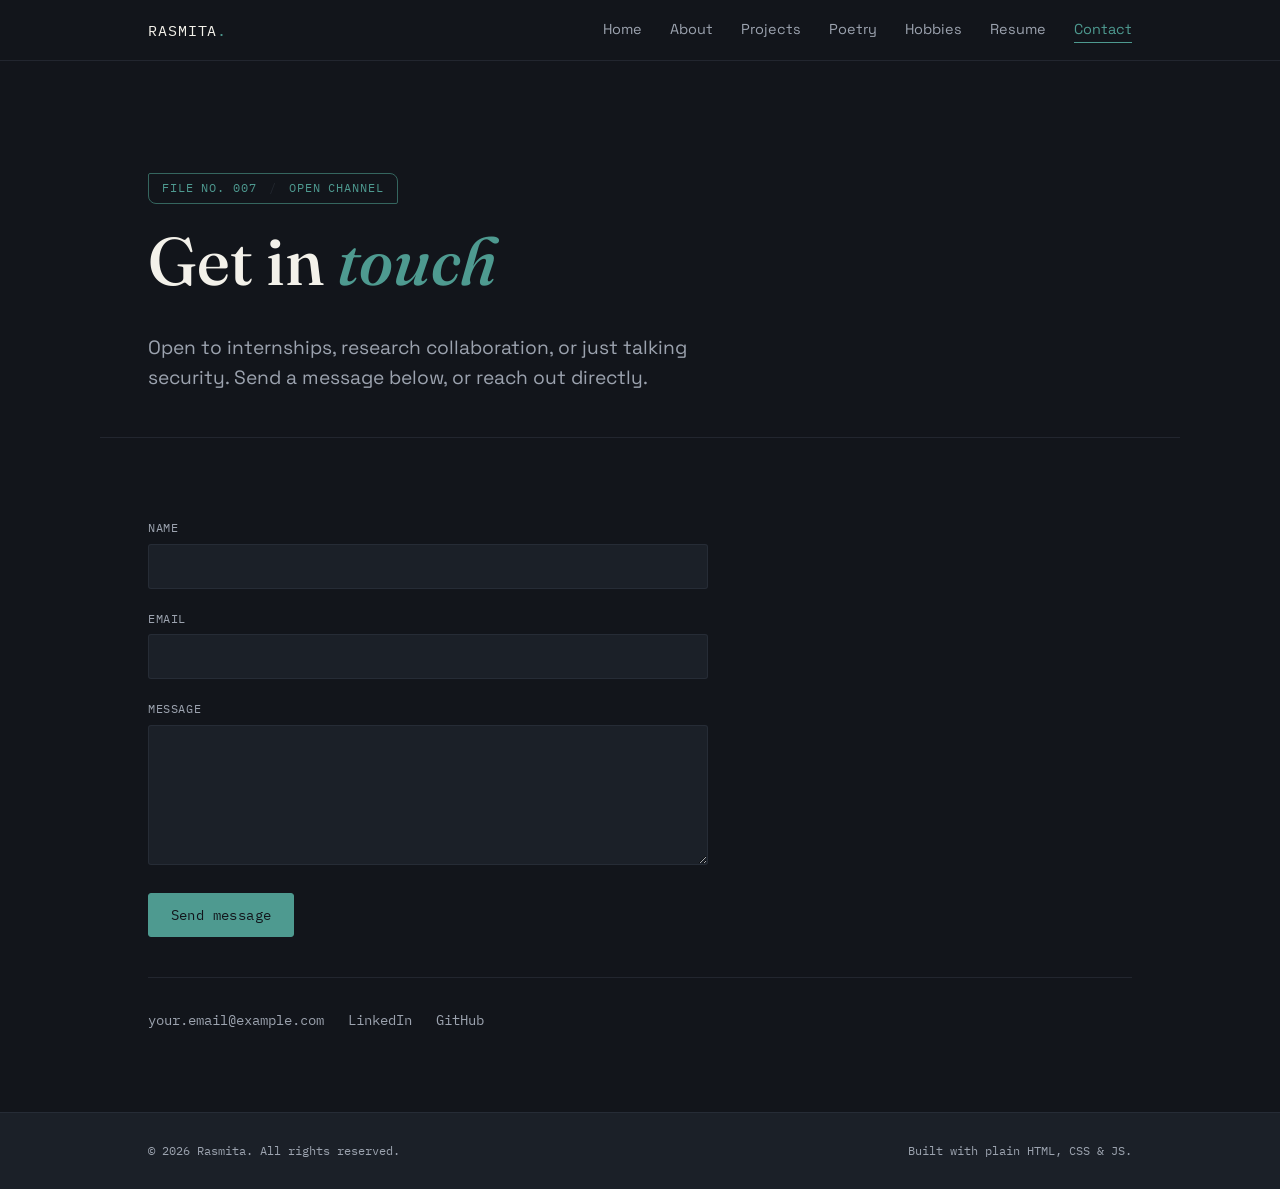
==== contact.html @ 327a0df4 "Initial Commit" ====
<!DOCTYPE html>
<html lang="en">
<head>
  <meta charset="UTF-8">
  <meta name="viewport" content="width=device-width, initial-scale=1.0">
  <title>Contact — Rasmita</title>
  <meta name="description" content="Get in touch with Rasmita.">
  <link rel="icon" type="image/x-icon" href="favicon/favicon.ico">
  <link rel="stylesheet" href="css/style.css">
</head>
<body>

  <header class="site-header">
    <div class="wrap">
      <a href="index.html" class="logo-mark">RASMITA<span>.</span></a>
      <button class="nav-toggle" aria-expanded="false" aria-controls="nav-links">Menu</button>
      <ul class="nav-links" id="nav-links">
        <li><a href="index.html">Home</a></li>
        <li><a href="about.html">About</a></li>
        <li><a href="projects.html">Projects</a></li>
        <li><a href="poetry.html">Poetry</a></li>
        <li><a href="hobbies.html">Hobbies</a></li>
        <li><a href="resume.html">Resume</a></li>
        <li><a href="contact.html" aria-current="page">Contact</a></li>
      </ul>
    </div>
  </header>

  <main>
    <section class="hero wrap" style="padding-bottom: 1.5rem;">
      <div class="case-tab">FILE NO. 007 <span class="divider">/</span> OPEN CHANNEL</div>
      <h1>Get in <em>touch</em></h1>
      <p class="lede">
        Open to internships, research collaboration, or just talking security. Send a message below,
        or reach out directly.
      </p>
    </section>

    <section class="section wrap">
      <!--
        This form uses Formspree (formspree.io) — a free service that emails form
        submissions to you without needing a backend server, which works with
        GitHub Pages since it only serves static files.

        To activate it:
        1. Create a free account at https://formspree.io
        2. Create a new form and copy your form endpoint (looks like
           https://formspree.io/f/xxxxabcd)
        3. Replace the action="" URL below with your endpoint
      -->
      <form class="form-grid reveal" action="https://formspree.io/f/your-form-id" method="POST">
        <div class="field">
          <label for="name">Name</label>
          <input type="text" id="name" name="name" required>
        </div>
        <div class="field">
          <label for="email">Email</label>
          <input type="email" id="email" name="email" required>
        </div>
        <div class="field">
          <label for="message">Message</label>
          <textarea id="message" name="message" required></textarea>
        </div>
        <div class="field">
          <button type="submit" class="btn btn-primary">Send message</button>
        </div>
      </form>

      <div class="contact-info reveal">
        <a href="mailto:your.email@example.com">your.email@example.com</a>
        <a href="https://linkedin.com/in/your-profile" target="_blank" rel="noopener">LinkedIn</a>
        <a href="https://github.com/your-username" target="_blank" rel="noopener">GitHub</a>
      </div>
    </section>
  </main>

  <footer class="site-footer">
    <div class="wrap">
      <span>&copy; <span id="year"></span> Rasmita. All rights reserved.</span>
      <span>Built with plain HTML, CSS & JS.</span>
    </div>
  </footer>

  <script src="js/script.js"></script>
</body>
</html>
---- css/style.css ----
/* ======================================================================
   RASMITA — PORTFOLIO STYLESHEET
   Theme: "Case File" — a nod to forensics/investigation work, paired with
   a warm editorial serif for the creative side (poetry/hobbies).
   Edit the tokens in :root to re-theme the whole site from one place.
   ====================================================================== */

@import url('https://fonts.googleapis.com/css2?family=Fraunces:ital,opsz,wght@0,9..144,400;0,9..144,500;0,9..144,600;1,9..144,500&family=Space+Grotesk:wght@400;500;700&family=IBM+Plex+Mono:wght@400;500&display=swap');

:root {
  /* ---- Color tokens ---- */
  --ink: #12151B;          /* primary background */
  --ink-soft: #1B2028;      /* card / raised surface on dark */
  --paper: #F6F2E9;         /* warm background for creative pages */
  --paper-dim: #ECE5D5;     /* paper surface / card */
  --line: #33394480;        /* hairline on dark */
  --line-paper: #D9CFB8;    /* hairline on paper */
  --teal: #4E9A90;          /* primary accent */
  --teal-dim: #35665F;
  --amber: #C99A3B;         /* secondary / stamp accent */
  --text-hi: #F3F1EA;       /* high-contrast text on dark */
  --text-lo: #9CA3AF;       /* muted text on dark */
  --text-ink: #23262B;      /* body text on paper */
  --text-ink-muted: #5B5647;

  /* ---- Type tokens ---- */
  --font-display: 'Fraunces', Georgia, serif;
  --font-body: 'Space Grotesk', 'Segoe UI', sans-serif;
  --font-mono: 'IBM Plex Mono', 'Courier New', monospace;

  /* ---- Layout tokens ---- */
  --max-width: 1080px;
  --gutter: clamp(1.25rem, 4vw, 3rem);
  --radius: 3px;
}

/* ======================================================================
   RESET
   ====================================================================== */
*, *::before, *::after { box-sizing: border-box; }
html { scroll-behavior: smooth; }
body {
  margin: 0;
  background: var(--ink);
  color: var(--text-hi);
  font-family: var(--font-body);
  font-size: 16px;
  line-height: 1.6;
  -webkit-font-smoothing: antialiased;
}
img { max-width: 100%; display: block; }
a { color: inherit; text-decoration: none; }
ul { list-style: none; margin: 0; padding: 0; }
h1, h2, h3 { font-family: var(--font-display); font-weight: 500; line-height: 1.15; margin: 0 0 0.5em; }
p { margin: 0 0 1em; }

/* Respect reduced-motion preference */
@media (prefers-reduced-motion: reduce) {
  html { scroll-behavior: auto; }
  * { animation-duration: 0.01ms !important; transition-duration: 0.01ms !important; }
}

/* Visible keyboard focus everywhere */
a:focus-visible, button:focus-visible, input:focus-visible, textarea:focus-visible {
  outline: 2px solid var(--teal);
  outline-offset: 3px;
}

/* ======================================================================
   LAYOUT SHELL
   ====================================================================== */
.wrap {
  max-width: var(--max-width);
  margin-inline: auto;
  padding-inline: var(--gutter);
}

/* Page variant: pages that read as "paper" (poetry, hobbies) */
body.paper-page {
  background: var(--paper);
  color: var(--text-ink);
}
body.paper-page .site-header { background: var(--paper); border-bottom-color: var(--line-paper); }
body.paper-page .logo-mark { color: var(--text-ink); }
body.paper-page .nav-links a { color: var(--text-ink-muted); }
body.paper-page .nav-links a:hover,
body.paper-page .nav-links a[aria-current="page"] { color: var(--teal-dim); }
body.paper-page .site-footer { background: var(--paper-dim); color: var(--text-ink-muted); border-top-color: var(--line-paper); }

/* ======================================================================
   HEADER / NAV
   ====================================================================== */
.site-header {
  position: sticky;
  top: 0;
  z-index: 50;
  background: var(--ink);
  border-bottom: 1px solid var(--line);
}
.site-header .wrap {
  display: flex;
  align-items: center;
  justify-content: space-between;
  padding-block: 1.1rem;
}
.logo-mark {
  font-family: var(--font-mono);
  font-size: 0.95rem;
  letter-spacing: 0.06em;
  color: var(--text-hi);
}
.logo-mark span { color: var(--teal); }

.nav-links {
  display: flex;
  gap: 1.75rem;
  font-size: 0.9rem;
}
.nav-links a {
  color: var(--text-lo);
  padding-block: 0.25rem;
  border-bottom: 1px solid transparent;
  transition: color 0.15s ease, border-color 0.15s ease;
}
.nav-links a:hover { color: var(--text-hi); }
.nav-links a[aria-current="page"] {
  color: var(--teal);
  border-bottom-color: var(--teal);
}

.nav-toggle {
  display: none;
  background: none;
  border: 1px solid var(--line);
  border-radius: var(--radius);
  color: var(--text-hi);
  font-family: var(--font-mono);
  font-size: 0.85rem;
  padding: 0.4rem 0.7rem;
  cursor: pointer;
}

@media (max-width: 720px) {
  .nav-toggle { display: inline-block; }
  .nav-links {
    position: absolute;
    top: 100%;
    left: 0;
    right: 0;
    flex-direction: column;
    gap: 0;
    background: var(--ink);
    border-bottom: 1px solid var(--line);
    max-height: 0;
    overflow: hidden;
    transition: max-height 0.25s ease;
  }
  body.paper-page .nav-links { background: var(--paper); }
  .nav-links.is-open { max-height: 400px; }
  .nav-links a {
    padding: 0.9rem var(--gutter);
    border-bottom: 1px solid var(--line);
    display: block;
  }
}

/* ======================================================================
   SIGNATURE ELEMENT: "CASE TAB" — labels each section like an evidence
   folder tab. Used consistently across pages to tie the forensics theme
   into real structure (file no., status, dates) rather than decoration.
   ====================================================================== */
.case-tab {
  display: inline-flex;
  align-items: center;
  gap: 0.75rem;
  font-family: var(--font-mono);
  font-size: 0.72rem;
  letter-spacing: 0.08em;
  text-transform: uppercase;
  color: var(--teal);
  border: 1px solid var(--teal-dim);
  border-radius: 2px 8px 2px 8px;
  padding: 0.35rem 0.8rem;
  margin-bottom: 1.1rem;
}
body.paper-page .case-tab { color: var(--teal-dim); border-color: var(--teal-dim); }
.case-tab .divider { color: var(--line); }

/* ======================================================================
   HERO
   ====================================================================== */
.hero {
  padding-block: clamp(3.5rem, 10vw, 7rem) clamp(2.5rem, 6vw, 4rem);
  border-bottom: 1px solid var(--line);
}
.hero h1 {
  font-size: clamp(2.4rem, 6vw, 4.2rem);
  color: var(--text-hi);
  max-width: 14ch;
}
.hero h1 em {
  font-style: italic;
  color: var(--teal);
}
.hero .lede {
  font-size: clamp(1rem, 2vw, 1.2rem);
  color: var(--text-lo);
  max-width: 52ch;
  margin-top: 1rem;
}
.hero-actions {
  display: flex;
  flex-wrap: wrap;
  gap: 1rem;
  margin-top: 2rem;
}

/* ======================================================================
   BUTTONS
   ====================================================================== */
.btn {
  display: inline-flex;
  align-items: center;
  gap: 0.5rem;
  font-family: var(--font-mono);
  font-size: 0.85rem;
  letter-spacing: 0.03em;
  padding: 0.75rem 1.35rem;
  border-radius: var(--radius);
  border: 1px solid var(--teal);
  transition: background 0.15s ease, color 0.15s ease, transform 0.1s ease;
}
.btn-primary {
  background: var(--teal);
  color: var(--ink);
}
.btn-primary:hover { background: var(--teal-dim); border-color: var(--teal-dim); transform: translateY(-1px); }
.btn-ghost {
  background: transparent;
  color: var(--text-hi);
}
.btn-ghost:hover { border-color: var(--text-hi); transform: translateY(-1px); }
body.paper-page .btn-ghost { color: var(--text-ink); }

/* ======================================================================
   SECTIONS / GENERIC CONTENT BLOCKS
   ====================================================================== */
main { display: block; }

.section {
  padding-block: clamp(3rem, 7vw, 5rem);
  border-bottom: 1px solid var(--line);
}
body.paper-page .section { border-bottom-color: var(--line-paper); }
.section:last-of-type { border-bottom: none; }

.section-head { max-width: 60ch; margin-bottom: 2.5rem; }
.section-head h2 { font-size: clamp(1.6rem, 3.5vw, 2.2rem); }
.section-head p { color: var(--text-lo); }
body.paper-page .section-head p { color: var(--text-ink-muted); }

/* ======================================================================
   CARD GRID (projects, skills, hobbies)
   ====================================================================== */
.grid {
  display: grid;
  gap: 1.5rem;
  grid-template-columns: repeat(auto-fit, minmax(260px, 1fr));
}

.card {
  background: var(--ink-soft);
  border: 1px solid var(--line);
  border-radius: var(--radius);
  padding: 1.75rem;
  transition: border-color 0.15s ease, transform 0.15s ease;
}
.card:hover { border-color: var(--teal-dim); transform: translateY(-2px); }
body.paper-page .card { background: var(--paper-dim); border-color: var(--line-paper); }

.card .meta {
  font-family: var(--font-mono);
  font-size: 0.7rem;
  letter-spacing: 0.06em;
  text-transform: uppercase;
  color: var(--amber);
  margin-bottom: 0.6rem;
}
.card h3 { font-size: 1.15rem; margin-bottom: 0.5rem; }
.card p { color: var(--text-lo); font-size: 0.95rem; margin-bottom: 0.9rem; }
body.paper-page .card p { color: var(--text-ink-muted); }

.card .tags { display: flex; flex-wrap: wrap; gap: 0.4rem; }
.card .tags span {
  font-family: var(--font-mono);
  font-size: 0.68rem;
  border: 1px solid var(--line);
  border-radius: 20px;
  padding: 0.2rem 0.6rem;
  color: var(--text-lo);
}
body.paper-page .card .tags span { border-color: var(--line-paper); color: var(--text-ink-muted); }

.card-link {
  display: inline-flex;
  align-items: center;
  gap: 0.35rem;
  font-family: var(--font-mono);
  font-size: 0.8rem;
  color: var(--teal);
  margin-top: 0.75rem;
}
.card-link:hover { color: var(--teal-dim); text-decoration: underline; }

/* ======================================================================
   POETRY (paper page — excerpt cards)
   ====================================================================== */
.poem-card {
  background: var(--paper);
  border-left: 3px solid var(--teal-dim);
  padding: 1.5rem 1.75rem;
  margin-bottom: 1.75rem;
}
.poem-card h3 { font-size: 1.3rem; margin-bottom: 0.35rem; }
.poem-card .meta { font-family: var(--font-mono); font-size: 0.72rem; color: var(--text-ink-muted); margin-bottom: 0.9rem; }
.poem-card .excerpt {
  font-family: var(--font-display);
  font-style: italic;
  font-size: 1.05rem;
  line-height: 1.8;
  white-space: pre-line;
  color: var(--text-ink);
}

/* ======================================================================
   TIMELINE (resume / about)
   ====================================================================== */
.timeline { border-left: 1px solid var(--line); padding-left: 1.5rem; }
body.paper-page .timeline { border-left-color: var(--line-paper); }
.timeline-item { position: relative; padding-bottom: 2rem; }
.timeline-item:last-child { padding-bottom: 0; }
.timeline-item::before {
  content: '';
  position: absolute;
  left: -1.58rem;
  top: 0.35rem;
  width: 8px;
  height: 8px;
  border-radius: 50%;
  background: var(--teal);
}
.timeline-item .meta { font-family: var(--font-mono); font-size: 0.72rem; color: var(--amber); text-transform: uppercase; letter-spacing: 0.05em; margin-bottom: 0.3rem; }
.timeline-item h3 { font-size: 1.1rem; margin-bottom: 0.25rem; }
.timeline-item p { color: var(--text-lo); font-size: 0.95rem; }
body.paper-page .timeline-item p { color: var(--text-ink-muted); }

/* ======================================================================
   SKILLS LIST
   ====================================================================== */
.skill-bar { margin-bottom: 1.1rem; }
.skill-bar .label {
  display: flex;
  justify-content: space-between;
  font-family: var(--font-mono);
  font-size: 0.78rem;
  margin-bottom: 0.4rem;
  color: var(--text-lo);
}
.skill-bar .track {
  height: 6px;
  background: var(--ink-soft);
  border: 1px solid var(--line);
  border-radius: 20px;
  overflow: hidden;
}
.skill-bar .fill { height: 100%; background: var(--teal); }

/* ======================================================================
   CONTACT FORM
   ====================================================================== */
.form-grid { display: grid; gap: 1.25rem; max-width: 560px; }
.field label {
  display: block;
  font-family: var(--font-mono);
  font-size: 0.75rem;
  letter-spacing: 0.05em;
  text-transform: uppercase;
  color: var(--text-lo);
  margin-bottom: 0.4rem;
}
.field input, .field textarea {
  width: 100%;
  background: var(--ink-soft);
  border: 1px solid var(--line);
  border-radius: var(--radius);
  color: var(--text-hi);
  font-family: var(--font-body);
  font-size: 0.95rem;
  padding: 0.75rem 0.9rem;
}
.field input:focus, .field textarea:focus { border-color: var(--teal); }
.field textarea { resize: vertical; min-height: 140px; }

.contact-info {
  display: flex;
  flex-wrap: wrap;
  gap: 1.5rem;
  margin-top: 2.5rem;
  padding-top: 2rem;
  border-top: 1px solid var(--line);
}
.contact-info a {
  font-family: var(--font-mono);
  font-size: 0.85rem;
  color: var(--text-lo);
  border-bottom: 1px solid transparent;
}
.contact-info a:hover { color: var(--teal); border-color: var(--teal); }

/* ======================================================================
   FOOTER
   ====================================================================== */
.site-footer {
  background: var(--ink-soft);
  border-top: 1px solid var(--line);
  padding-block: 1.75rem;
  color: var(--text-lo);
  font-family: var(--font-mono);
  font-size: 0.78rem;
}
.site-footer .wrap {
  display: flex;
  flex-wrap: wrap;
  gap: 1rem;
  justify-content: space-between;
}

/* ======================================================================
   REVEAL-ON-SCROLL (subtle, orchestrated once per element — see script.js)
   ====================================================================== */
.reveal { opacity: 0; transform: translateY(14px); transition: opacity 0.5s ease, transform 0.5s ease; }
.reveal.is-visible { opacity: 1; transform: translateY(0); }
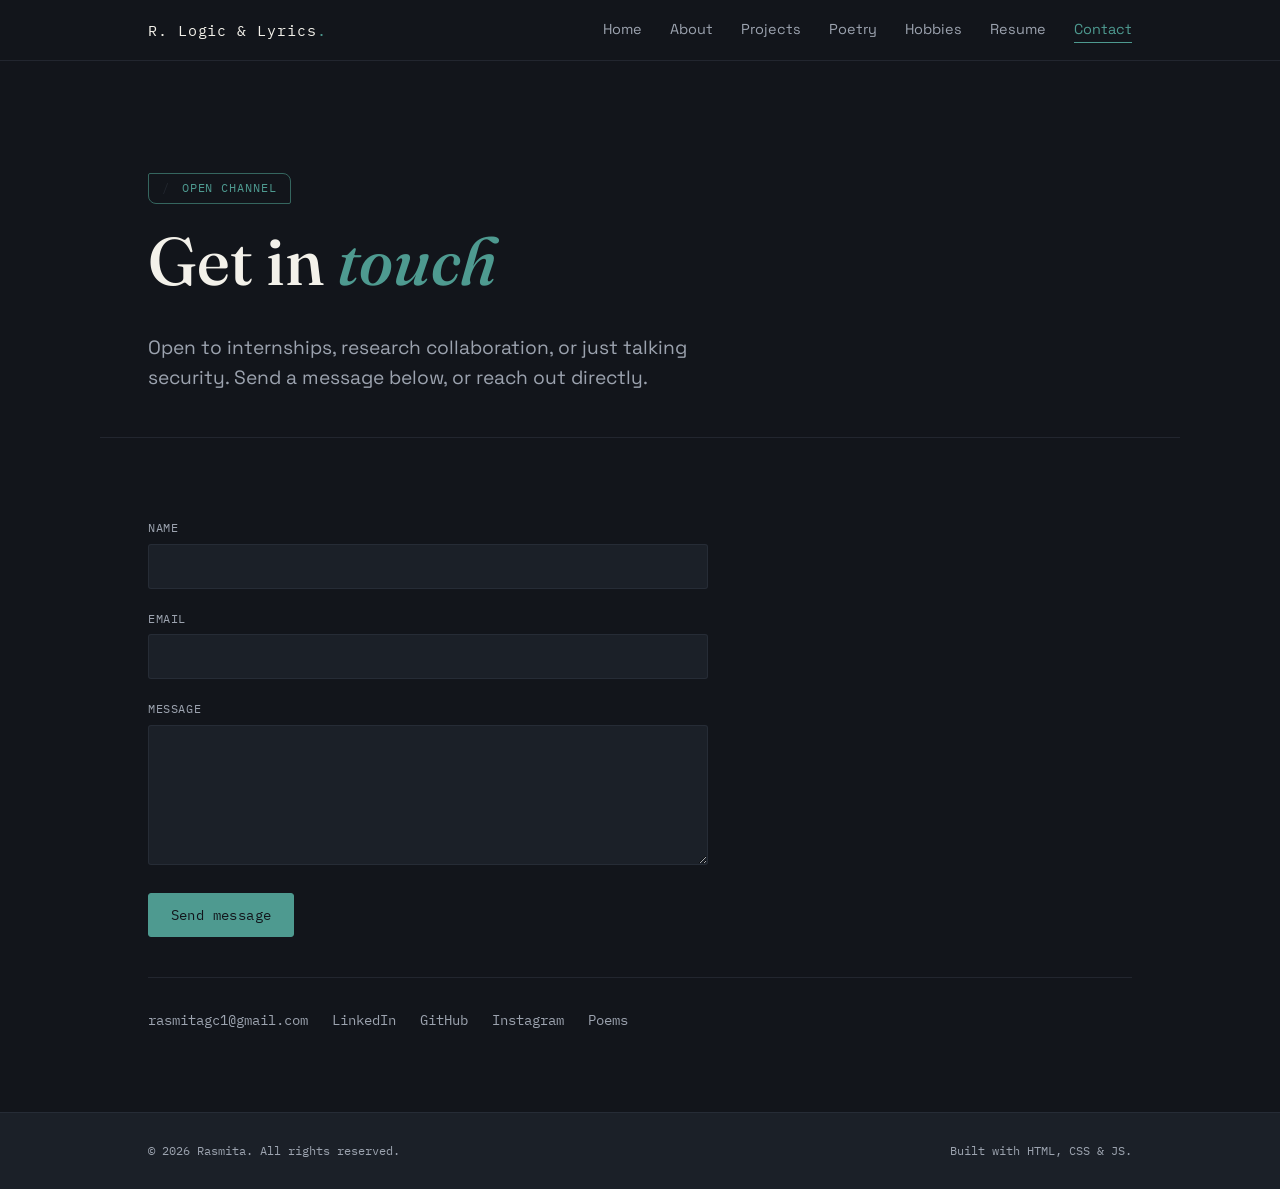
==== commit 56393377: "Updated contact" ====
--- a/contact.html
+++ b/contact.html
@@ -12,7 +12,7 @@
 
   <header class="site-header">
     <div class="wrap">
-      <a href="index.html" class="logo-mark">RASMITA<span>.</span></a>
+      <a href="index.html" class="logo-mark">R. Logic & Lyrics<span>.</span></a>
       <button class="nav-toggle" aria-expanded="false" aria-controls="nav-links">Menu</button>
       <ul class="nav-links" id="nav-links">
         <li><a href="index.html">Home</a></li>
@@ -28,7 +28,7 @@
 
   <main>
     <section class="hero wrap" style="padding-bottom: 1.5rem;">
-      <div class="case-tab">FILE NO. 007 <span class="divider">/</span> OPEN CHANNEL</div>
+      <div class="case-tab"> <span class="divider">/</span> OPEN CHANNEL</div>
       <h1>Get in <em>touch</em></h1>
       <p class="lede">
         Open to internships, research collaboration, or just talking security. Send a message below,
@@ -48,7 +48,7 @@
            https://formspree.io/f/xxxxabcd)
         3. Replace the action="" URL below with your endpoint
       -->
-      <form class="form-grid reveal" action="https://formspree.io/f/your-form-id" method="POST">
+      <form class="form-grid reveal" action="https://formspree.io/f/mnjerlel" method="POST">
         <div class="field">
           <label for="name">Name</label>
           <input type="text" id="name" name="name" required>
@@ -67,9 +67,11 @@
       </form>
 
       <div class="contact-info reveal">
-        <a href="mailto:your.email@example.com">your.email@example.com</a>
-        <a href="https://linkedin.com/in/your-profile" target="_blank" rel="noopener">LinkedIn</a>
-        <a href="https://github.com/your-username" target="_blank" rel="noopener">GitHub</a>
+        <a href="mailto:your.email@example.com">rasmitagc1@gmail.com</a>
+        <a href="https://www.linkedin.com/in/rasmita-gc-48696a213/" target="_blank" rel="noopener">LinkedIn</a>
+        <a href="https://github.com/rasmitagc" target="_blank" rel="noopener">GitHub</a>
+        <a href="https://www.instagram.com/rasmitagc__/" target="_blank" rel="noopener">Instagram</a>
+        <a href="https://rasmitagc.blogspot.com/" target="_blank" rel="noopener">Poems</a>
       </div>
     </section>
   </main>
@@ -77,7 +79,7 @@
   <footer class="site-footer">
     <div class="wrap">
       <span>&copy; <span id="year"></span> Rasmita. All rights reserved.</span>
-      <span>Built with plain HTML, CSS & JS.</span>
+      <span>Built with HTML, CSS & JS.</span>
     </div>
   </footer>
 
